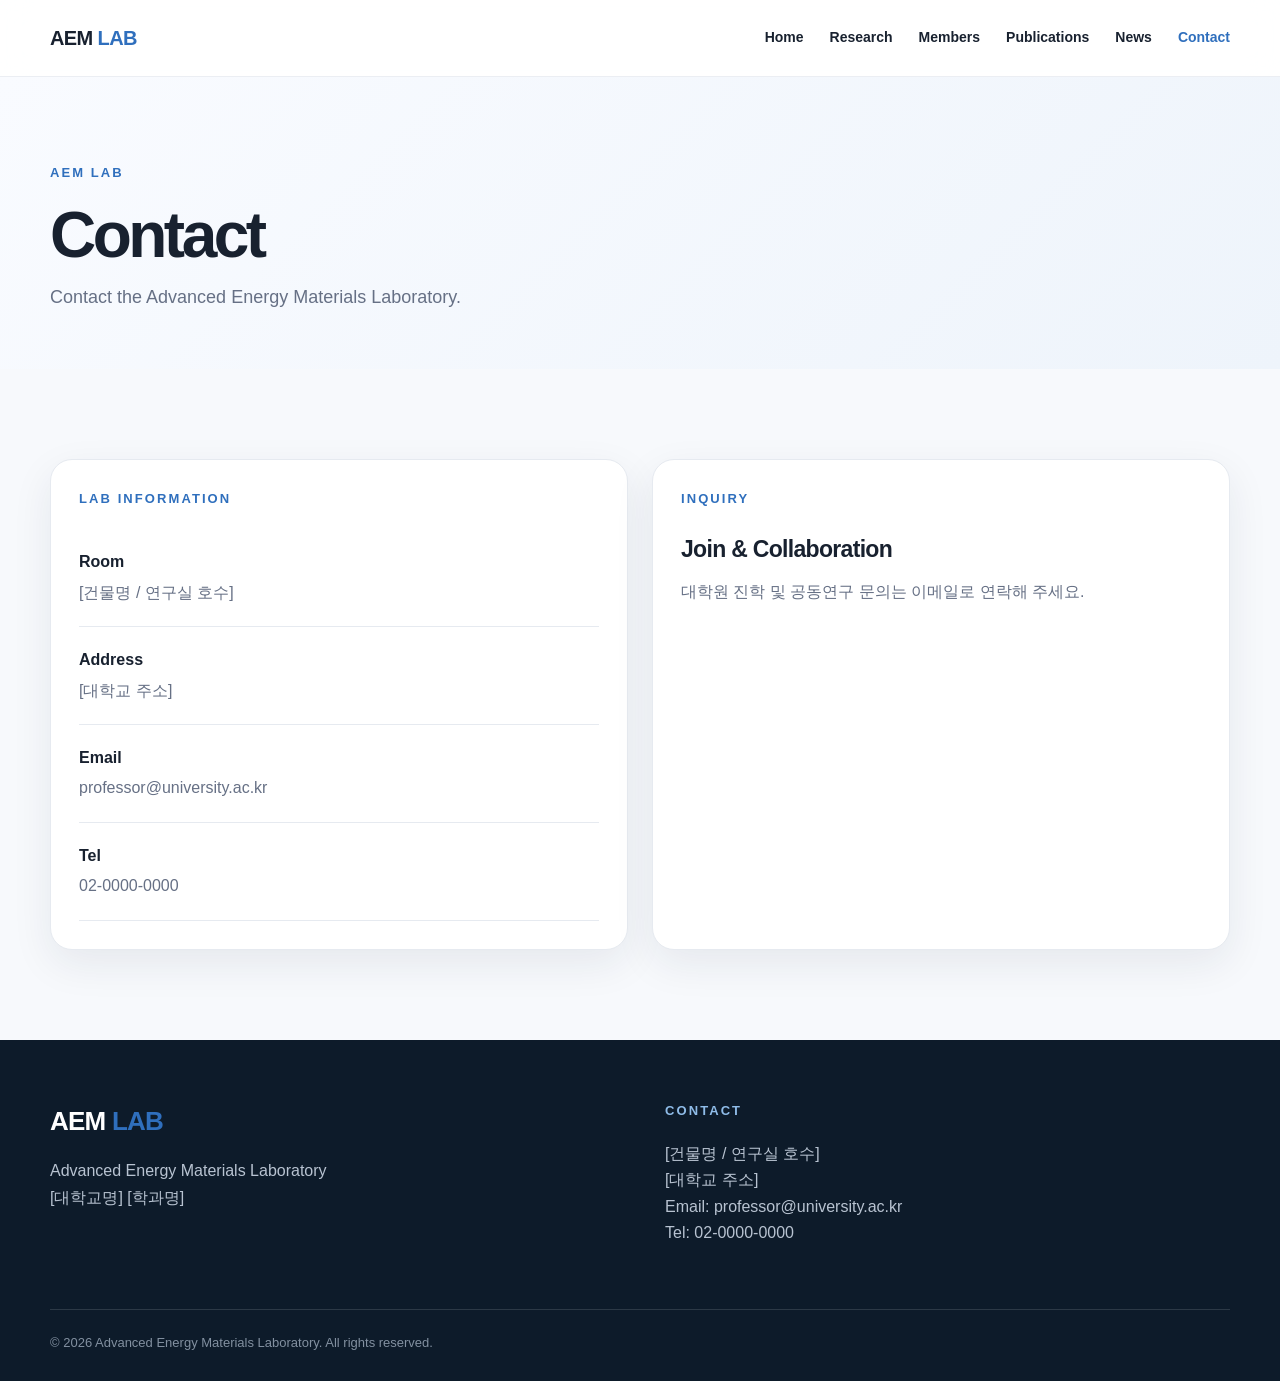
==== contact.html @ 62b3b115 "Add files via upload" ====
<!DOCTYPE html><html lang="ko"><head><meta charset="UTF-8"><meta name="viewport" content="width=device-width,initial-scale=1.0"><meta name="description" content="Advanced Energy Materials Laboratory"><link rel="stylesheet" href="styles.css"><script src="js/content-common.js"></script><title>AEM Lab</title><script src="js/content-contact.js"></script><script src="js/app.js"></script></head><body><header id="siteHeader"></header><main><section class="page-hero" id="pageHero"></section><section><div class="container"><div class="contact-grid"><div class="card"><div class="eyebrow">Lab Information</div><div id="contactDetails"></div></div><div class="card"><div class="eyebrow">Inquiry</div><h3 style="margin-top:22px">Join & Collaboration</h3><p id="contactExtra"></p></div></div></div></section></main><footer id="siteFooter"></footer><script>document.addEventListener('DOMContentLoaded',()=>{renderShell('contact');renderPageHero();const c=COMMON_CONTENT.contact;document.getElementById('contactDetails').innerHTML=[['Room',c.room],['Address',c.address],['Email',c.email],['Tel',c.tel]].map(([k,v])=>`<div class="contact-line"><strong>${esc(k)}</strong><span class="muted">${esc(v)}</span></div>`).join('');document.getElementById('contactExtra').textContent=PAGE_CONTENT.extra;});</script></body></html>
---- styles.css ----
:root{--bg:#f7f9fc;--surface:#fff;--text:#18212f;--muted:#667085;--line:#e6eaf0;--accent:#174b8c;--accent2:#2f6fbd;--dark:#0d1b2a;--shadow:0 14px 40px rgba(20,40,70,.08);--radius:22px;--max:1180px}
*{box-sizing:border-box} html{scroll-behavior:smooth} body{margin:0;font-family:Inter,Pretendard,"Noto Sans KR",-apple-system,BlinkMacSystemFont,"Segoe UI",sans-serif;color:var(--text);background:var(--bg);line-height:1.65} a{color:inherit;text-decoration:none} img{max-width:100%;display:block}.container{width:min(calc(100% - 40px),var(--max));margin:auto}
header{position:fixed;top:0;left:0;right:0;z-index:50;background:rgba(255,255,255,.9);backdrop-filter:blur(16px);border-bottom:1px solid rgba(230,234,240,.8)}nav{height:76px;display:flex;align-items:center;justify-content:space-between;gap:24px}.logo{font-weight:800;letter-spacing:-.03em;font-size:20px}.logo span{color:var(--accent2)}.nav-links{display:flex;gap:26px;font-size:14px;font-weight:650}.nav-links a.active{color:var(--accent2)}.menu-btn{display:none;border:0;background:none;font-size:26px;cursor:pointer}
main{padding-top:76px}.hero{min-height:684px;display:flex;align-items:center;background:radial-gradient(circle at 80% 20%,rgba(47,111,189,.16),transparent 30%),linear-gradient(135deg,#f9fbff 0%,#eef4fb 100%);padding:80px 0;overflow:hidden}.hero-grid{display:grid;grid-template-columns:1.05fr .95fr;gap:70px;align-items:center}.eyebrow{font-size:13px;letter-spacing:.16em;text-transform:uppercase;font-weight:800;color:var(--accent2);margin-bottom:20px}h1{font-size:clamp(46px,6vw,78px);line-height:1.03;letter-spacing:-.055em;margin:0 0 26px}.hero p{font-size:19px;color:var(--muted);max-width:650px}.hero-actions{display:flex;gap:14px;margin-top:34px;flex-wrap:wrap}.btn{display:inline-flex;align-items:center;justify-content:center;padding:13px 20px;border-radius:12px;font-weight:700;font-size:14px}.btn-primary{background:var(--dark);color:white}.btn-secondary{background:white;border:1px solid var(--line)}.hero-card{background:linear-gradient(145deg,#0c1f34,#17375d);color:white;border-radius:34px;padding:36px;min-height:470px;box-shadow:0 28px 70px rgba(20,60,110,.22);position:relative;overflow:hidden}.orb{position:absolute;border-radius:50%;filter:blur(2px);opacity:.85}.orb.o1{width:250px;height:250px;background:#2d6db6;right:-70px;top:-45px}.orb.o2{width:150px;height:150px;background:#56a3dd;left:-30px;bottom:40px}.network{position:absolute;inset:0;opacity:.45;background-image:radial-gradient(circle at 20% 30%,#fff 0 2px,transparent 2.5px),radial-gradient(circle at 60% 45%,#fff 0 2px,transparent 2.5px),radial-gradient(circle at 75% 70%,#fff 0 2px,transparent 2.5px),radial-gradient(circle at 35% 78%,#fff 0 2px,transparent 2.5px)}.hero-card-content{position:relative;z-index:2;height:100%;display:flex;flex-direction:column;justify-content:flex-end}.hero-card h3{font-size:31px;line-height:1.15;letter-spacing:-.03em;margin:0 0 12px}
.page-hero{padding:86px 0 56px;background:linear-gradient(135deg,#f9fbff,#eef4fb)}.page-hero h1{font-size:clamp(42px,5vw,66px);margin-bottom:14px}.page-hero p{font-size:18px;color:var(--muted);max-width:760px;margin:0}section{padding:90px 0}.section-head{display:flex;justify-content:space-between;align-items:end;gap:24px;margin-bottom:42px}.section-head h2{font-size:42px;letter-spacing:-.04em;margin:0}.section-head p{margin:0;color:var(--muted);max-width:560px}.grid-3{display:grid;grid-template-columns:repeat(3,1fr);gap:22px}.card{background:var(--surface);border:1px solid var(--line);border-radius:var(--radius);padding:28px;box-shadow:var(--shadow)}.research-card{min-height:270px}.num{font-size:13px;font-weight:800;color:var(--accent2);letter-spacing:.12em}.card h3{font-size:23px;letter-spacing:-.03em;margin:42px 0 10px}.card p{color:var(--muted);margin:0}.about{background:white}.about-grid{display:grid;grid-template-columns:.85fr 1.15fr;gap:60px;align-items:center}.portrait{aspect-ratio:4/5;border-radius:30px;background:linear-gradient(135deg,#d9e5f3,#edf3f9);display:flex;align-items:center;justify-content:center;color:#7690ad;font-weight:800;letter-spacing:.1em;overflow:hidden}.quote{font-size:31px;line-height:1.35;letter-spacing:-.035em;margin:0 0 28px;font-weight:750}.stats{display:grid;grid-template-columns:repeat(3,1fr);gap:14px;margin-top:30px}.stat{border-top:1px solid var(--line);padding-top:16px}.stat strong{font-size:28px;display:block}.stat span{font-size:13px;color:var(--muted)}.members{display:grid;grid-template-columns:repeat(4,1fr);gap:20px}.member-photo{aspect-ratio:1;border-radius:18px;background:linear-gradient(145deg,#e9eef5,#d9e3ef);margin-bottom:16px;overflow:hidden}.member h4{margin:0 0 2px;font-size:17px}.member p{margin:0;color:var(--muted);font-size:14px}.pubs{display:flex;flex-direction:column;border-top:1px solid var(--line)}.pub{display:grid;grid-template-columns:80px 1fr auto;gap:22px;padding:24px 0;border-bottom:1px solid var(--line);align-items:start}.pub-year{font-weight:800;color:var(--accent2)}.pub-title{font-weight:750;margin-bottom:6px}.pub-meta{font-size:14px;color:var(--muted)}.tag{font-size:12px;border:1px solid var(--line);border-radius:999px;padding:6px 10px;white-space:nowrap}.news-grid{display:grid;grid-template-columns:1.15fr .85fr;gap:24px}.news-feature{min-height:340px;background:linear-gradient(135deg,#183a62,#0b1b2d);color:white}.news-feature p{color:#d5e2f0}.news-small{display:grid;gap:24px}.news-small .card h3{margin-top:26px}.contact-grid{display:grid;grid-template-columns:1fr 1fr;gap:24px}.contact-line{padding:20px 0;border-bottom:1px solid var(--line)}.contact-line strong{display:block;margin-bottom:4px}.muted{color:var(--muted)}
footer{background:var(--dark);color:white;padding:60px 0 28px}.footer-grid{display:grid;grid-template-columns:1fr 1fr;gap:50px}footer p{color:#b8c3d1}.footer-bottom{margin-top:46px;padding-top:22px;border-top:1px solid rgba(255,255,255,.13);font-size:13px;color:#8290a0}
@media(max-width:900px){.hero-grid,.about-grid,.news-grid,.contact-grid{grid-template-columns:1fr}.grid-3{grid-template-columns:1fr}.members{grid-template-columns:repeat(2,1fr)}.nav-links{display:none;position:absolute;top:76px;left:0;right:0;background:white;padding:20px 24px;flex-direction:column;border-bottom:1px solid var(--line)}.nav-links.open{display:flex}.menu-btn{display:block}.section-head{align-items:start;flex-direction:column}.pub{grid-template-columns:60px 1fr}.pub .tag{display:none}}
@media(max-width:560px){.container{width:min(calc(100% - 28px),var(--max))}section{padding:70px 0}h1{font-size:46px}.members,.stats{grid-template-columns:1fr}.footer-grid{grid-template-columns:1fr}}
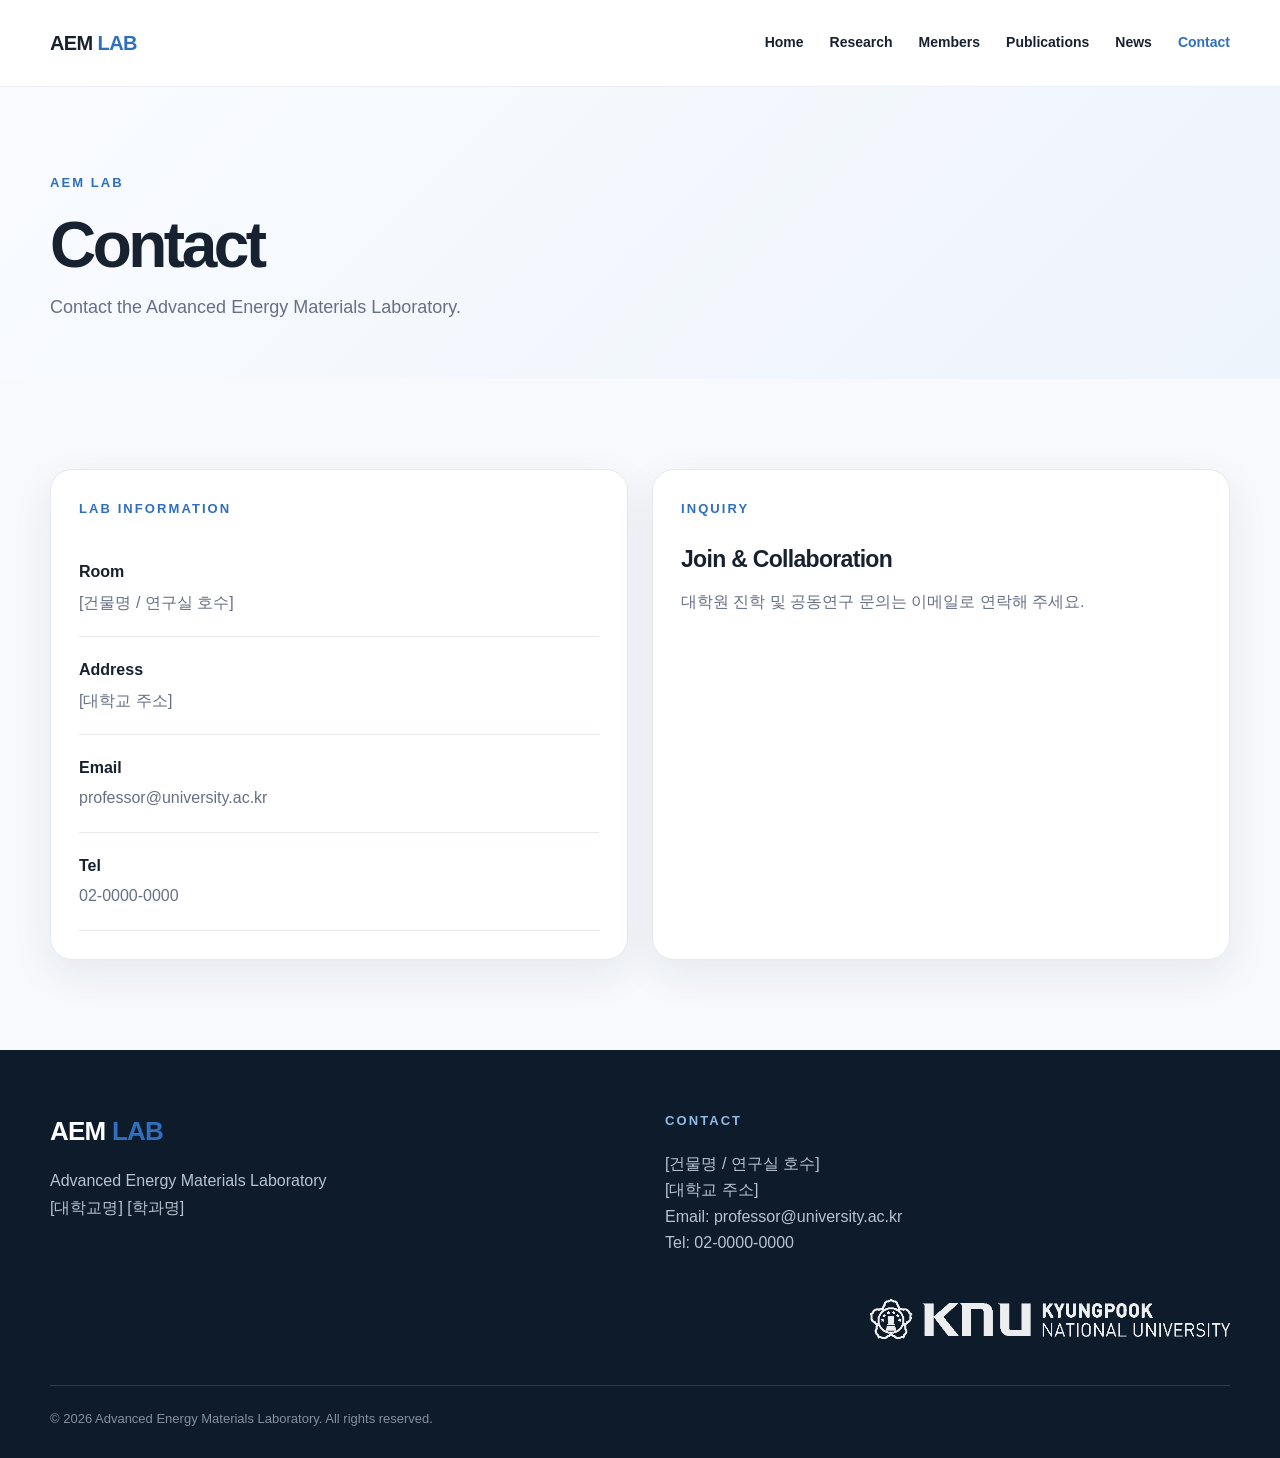
==== commit e15e35a6: "Update contact.html" ====
--- a/contact.html
+++ b/contact.html
@@ -1 +1 @@
-<!DOCTYPE html><html lang="ko"><head><meta charset="UTF-8"><meta name="viewport" content="width=device-width,initial-scale=1.0"><meta name="description" content="Advanced Energy Materials Laboratory"><link rel="stylesheet" href="styles.css"><script src="js/content-common.js"></script><title>AEM Lab</title><script src="js/content-contact.js"></script><script src="js/app.js"></script></head><body><header id="siteHeader"></header><main><section class="page-hero" id="pageHero"></section><section><div class="container"><div class="contact-grid"><div class="card"><div class="eyebrow">Lab Information</div><div id="contactDetails"></div></div><div class="card"><div class="eyebrow">Inquiry</div><h3 style="margin-top:22px">Join & Collaboration</h3><p id="contactExtra"></p></div></div></div></section></main><footer id="siteFooter"></footer><script>document.addEventListener('DOMContentLoaded',()=>{renderShell('contact');renderPageHero();const c=COMMON_CONTENT.contact;document.getElementById('contactDetails').innerHTML=[['Room',c.room],['Address',c.address],['Email',c.email],['Tel',c.tel]].map(([k,v])=>`<div class="contact-line"><strong>${esc(k)}</strong><span class="muted">${esc(v)}</span></div>`).join('');document.getElementById('contactExtra').textContent=PAGE_CONTENT.extra;});</script></body></html>+<!DOCTYPE html><html lang="ko"><head><meta charset="UTF-8"><meta name="viewport" content="width=device-width,initial-scale=1.0"><meta name="description" content="Advanced Energy Materials Laboratory"><link rel="stylesheet" href="styles.css"><script src="js/content-common.js"></script><title>AEM Lab</title><script src="js/content-contact.js"></script><script src="js/app.js"></script></head><body><header id="siteHeader"></header><main><section class="page-hero" id="pageHero"></section><section><div class="container"><div class="contact-grid"><div class="card"><div class="eyebrow">Lab Information</div><div id="contactDetails"></div></div><div class="card"><div class="eyebrow">Inquiry</div><h3 style="margin-top:22px">Join & Collaboration</h3><p id="contactExtra"></p></div></div></div></section></main><footer id="siteFooter"></footer><script>document.addEventListener('DOMContentLoaded',()=>{renderShell('contact');renderPageHero();const c=COMMON_CONTENT.contact;document.getElementById('contactDetails').innerHTML=[['Room',c.room],['Address',c.address],['Email',c.email],['Tel',c.tel],['Fax',c.fax]].filter(([,v])=>v).map(([k,v])=>`<div class="contact-line"><strong>${esc(k)}</strong><span class="muted">${esc(v)}</span></div>`).join('');document.getElementById('contactExtra').textContent=PAGE_CONTENT.extra;});</script></body></html>
--- a/styles.css
+++ b/styles.css
@@ -1,8 +1,128 @@
 :root{--bg:#f7f9fc;--surface:#fff;--text:#18212f;--muted:#667085;--line:#e6eaf0;--accent:#174b8c;--accent2:#2f6fbd;--dark:#0d1b2a;--shadow:0 14px 40px rgba(20,40,70,.08);--radius:22px;--max:1180px}
 *{box-sizing:border-box} html{scroll-behavior:smooth} body{margin:0;font-family:Inter,Pretendard,"Noto Sans KR",-apple-system,BlinkMacSystemFont,"Segoe UI",sans-serif;color:var(--text);background:var(--bg);line-height:1.65} a{color:inherit;text-decoration:none} img{max-width:100%;display:block}.container{width:min(calc(100% - 40px),var(--max));margin:auto}
-header{position:fixed;top:0;left:0;right:0;z-index:50;background:rgba(255,255,255,.9);backdrop-filter:blur(16px);border-bottom:1px solid rgba(230,234,240,.8)}nav{height:76px;display:flex;align-items:center;justify-content:space-between;gap:24px}.logo{font-weight:800;letter-spacing:-.03em;font-size:20px}.logo span{color:var(--accent2)}.nav-links{display:flex;gap:26px;font-size:14px;font-weight:650}.nav-links a.active{color:var(--accent2)}.menu-btn{display:none;border:0;background:none;font-size:26px;cursor:pointer}
-main{padding-top:76px}.hero{min-height:684px;display:flex;align-items:center;background:radial-gradient(circle at 80% 20%,rgba(47,111,189,.16),transparent 30%),linear-gradient(135deg,#f9fbff 0%,#eef4fb 100%);padding:80px 0;overflow:hidden}.hero-grid{display:grid;grid-template-columns:1.05fr .95fr;gap:70px;align-items:center}.eyebrow{font-size:13px;letter-spacing:.16em;text-transform:uppercase;font-weight:800;color:var(--accent2);margin-bottom:20px}h1{font-size:clamp(46px,6vw,78px);line-height:1.03;letter-spacing:-.055em;margin:0 0 26px}.hero p{font-size:19px;color:var(--muted);max-width:650px}.hero-actions{display:flex;gap:14px;margin-top:34px;flex-wrap:wrap}.btn{display:inline-flex;align-items:center;justify-content:center;padding:13px 20px;border-radius:12px;font-weight:700;font-size:14px}.btn-primary{background:var(--dark);color:white}.btn-secondary{background:white;border:1px solid var(--line)}.hero-card{background:linear-gradient(145deg,#0c1f34,#17375d);color:white;border-radius:34px;padding:36px;min-height:470px;box-shadow:0 28px 70px rgba(20,60,110,.22);position:relative;overflow:hidden}.orb{position:absolute;border-radius:50%;filter:blur(2px);opacity:.85}.orb.o1{width:250px;height:250px;background:#2d6db6;right:-70px;top:-45px}.orb.o2{width:150px;height:150px;background:#56a3dd;left:-30px;bottom:40px}.network{position:absolute;inset:0;opacity:.45;background-image:radial-gradient(circle at 20% 30%,#fff 0 2px,transparent 2.5px),radial-gradient(circle at 60% 45%,#fff 0 2px,transparent 2.5px),radial-gradient(circle at 75% 70%,#fff 0 2px,transparent 2.5px),radial-gradient(circle at 35% 78%,#fff 0 2px,transparent 2.5px)}.hero-card-content{position:relative;z-index:2;height:100%;display:flex;flex-direction:column;justify-content:flex-end}.hero-card h3{font-size:31px;line-height:1.15;letter-spacing:-.03em;margin:0 0 12px}
+header{position:fixed;top:0;left:0;right:0;z-index:50;background:rgba(255,255,255,.92);backdrop-filter:blur(16px);border-bottom:1px solid rgba(230,234,240,.8)}nav{min-height:86px;display:flex;align-items:center;justify-content:space-between;gap:24px;padding:10px 0}.logo{font-weight:800;letter-spacing:-.03em;font-size:20px}.logo span{color:var(--accent2)}.site-brand{display:flex;align-items:center;gap:12px;min-width:0}.brand-mark{height:34px;width:auto;display:block;flex:0 0 auto}.brand-text{display:flex;flex-direction:column;min-width:0;line-height:1.1}.brand-title{font-weight:900;letter-spacing:-.03em;font-size:20px;color:var(--text);white-space:nowrap}.brand-title span{color:var(--accent2)}.brand-sub{font-size:11px;letter-spacing:.08em;text-transform:uppercase;color:var(--muted);white-space:nowrap}.nav-links{display:flex;gap:26px;font-size:14px;font-weight:650}.nav-links a.active{color:var(--accent2)}.menu-btn{display:none;border:0;background:none;font-size:26px;cursor:pointer}
+main{padding-top:86px}.hero{min-height:684px;display:flex;align-items:center;background:radial-gradient(circle at 80% 20%,rgba(47,111,189,.16),transparent 30%),linear-gradient(135deg,#f9fbff 0%,#eef4fb 100%);padding:80px 0;overflow:hidden}.hero-grid{display:grid;grid-template-columns:1.05fr .95fr;gap:70px;align-items:center}.eyebrow{font-size:13px;letter-spacing:.16em;text-transform:uppercase;font-weight:800;color:var(--accent2);margin-bottom:20px}h1{font-size:clamp(46px,6vw,78px);line-height:1.03;letter-spacing:-.055em;margin:0 0 26px}.hero p{font-size:19px;color:var(--muted);max-width:650px}.hero-actions{display:flex;gap:14px;margin-top:34px;flex-wrap:wrap}.btn{display:inline-flex;align-items:center;justify-content:center;padding:13px 20px;border-radius:12px;font-weight:700;font-size:14px}.btn-primary{background:var(--dark);color:white}.btn-secondary{background:white;border:1px solid var(--line)}.hero-card{background:linear-gradient(145deg,#0c1f34,#17375d);color:white;border-radius:34px;padding:36px;min-height:470px;box-shadow:0 28px 70px rgba(20,60,110,.22);position:relative;overflow:hidden}.orb{position:absolute;border-radius:50%;filter:blur(2px);opacity:.85}.orb.o1{width:250px;height:250px;background:#2d6db6;right:-70px;top:-45px}.orb.o2{width:150px;height:150px;background:#56a3dd;left:-30px;bottom:40px}.network{position:absolute;inset:0;opacity:.45;background-image:radial-gradient(circle at 20% 30%,#fff 0 2px,transparent 2.5px),radial-gradient(circle at 60% 45%,#fff 0 2px,transparent 2.5px),radial-gradient(circle at 75% 70%,#fff 0 2px,transparent 2.5px),radial-gradient(circle at 35% 78%,#fff 0 2px,transparent 2.5px)}.hero-card-content{position:relative;z-index:2;height:100%;display:flex;flex-direction:column;justify-content:flex-end}.hero-card h3{font-size:31px;line-height:1.15;letter-spacing:-.03em;margin:0 0 12px}
 .page-hero{padding:86px 0 56px;background:linear-gradient(135deg,#f9fbff,#eef4fb)}.page-hero h1{font-size:clamp(42px,5vw,66px);margin-bottom:14px}.page-hero p{font-size:18px;color:var(--muted);max-width:760px;margin:0}section{padding:90px 0}.section-head{display:flex;justify-content:space-between;align-items:end;gap:24px;margin-bottom:42px}.section-head h2{font-size:42px;letter-spacing:-.04em;margin:0}.section-head p{margin:0;color:var(--muted);max-width:560px}.grid-3{display:grid;grid-template-columns:repeat(3,1fr);gap:22px}.card{background:var(--surface);border:1px solid var(--line);border-radius:var(--radius);padding:28px;box-shadow:var(--shadow)}.research-card{min-height:270px}.num{font-size:13px;font-weight:800;color:var(--accent2);letter-spacing:.12em}.card h3{font-size:23px;letter-spacing:-.03em;margin:42px 0 10px}.card p{color:var(--muted);margin:0}.about{background:white}.about-grid{display:grid;grid-template-columns:.85fr 1.15fr;gap:60px;align-items:center}.portrait{aspect-ratio:4/5;border-radius:30px;background:linear-gradient(135deg,#d9e5f3,#edf3f9);display:flex;align-items:center;justify-content:center;color:#7690ad;font-weight:800;letter-spacing:.1em;overflow:hidden}.quote{font-size:31px;line-height:1.35;letter-spacing:-.035em;margin:0 0 28px;font-weight:750}.stats{display:grid;grid-template-columns:repeat(3,1fr);gap:14px;margin-top:30px}.stat{border-top:1px solid var(--line);padding-top:16px}.stat strong{font-size:28px;display:block}.stat span{font-size:13px;color:var(--muted)}.members{display:grid;grid-template-columns:repeat(4,1fr);gap:20px}.member-photo{aspect-ratio:1;border-radius:18px;background:linear-gradient(145deg,#e9eef5,#d9e3ef);margin-bottom:16px;overflow:hidden}.member h4{margin:0 0 2px;font-size:17px}.member p{margin:0;color:var(--muted);font-size:14px}.pubs{display:flex;flex-direction:column;border-top:1px solid var(--line)}.pub{display:grid;grid-template-columns:80px 1fr auto;gap:22px;padding:24px 0;border-bottom:1px solid var(--line);align-items:start}.pub-year{font-weight:800;color:var(--accent2)}.pub-title{font-weight:750;margin-bottom:6px}.pub-meta{font-size:14px;color:var(--muted)}.tag{font-size:12px;border:1px solid var(--line);border-radius:999px;padding:6px 10px;white-space:nowrap}.news-grid{display:grid;grid-template-columns:1.15fr .85fr;gap:24px}.news-feature{min-height:340px;background:linear-gradient(135deg,#183a62,#0b1b2d);color:white}.news-feature p{color:#d5e2f0}.news-small{display:grid;gap:24px}.news-small .card h3{margin-top:26px}.contact-grid{display:grid;grid-template-columns:1fr 1fr;gap:24px}.contact-line{padding:20px 0;border-bottom:1px solid var(--line)}.contact-line strong{display:block;margin-bottom:4px}.muted{color:var(--muted)}
 footer{background:var(--dark);color:white;padding:60px 0 28px}.footer-grid{display:grid;grid-template-columns:1fr 1fr;gap:50px}footer p{color:#b8c3d1}.footer-bottom{margin-top:46px;padding-top:22px;border-top:1px solid rgba(255,255,255,.13);font-size:13px;color:#8290a0}
-@media(max-width:900px){.hero-grid,.about-grid,.news-grid,.contact-grid{grid-template-columns:1fr}.grid-3{grid-template-columns:1fr}.members{grid-template-columns:repeat(2,1fr)}.nav-links{display:none;position:absolute;top:76px;left:0;right:0;background:white;padding:20px 24px;flex-direction:column;border-bottom:1px solid var(--line)}.nav-links.open{display:flex}.menu-btn{display:block}.section-head{align-items:start;flex-direction:column}.pub{grid-template-columns:60px 1fr}.pub .tag{display:none}}
+@media(max-width:900px){.hero-grid,.about-grid,.news-grid,.contact-grid{grid-template-columns:1fr}.grid-3{grid-template-columns:1fr}.members{grid-template-columns:repeat(2,1fr)}.nav-links{display:none;position:absolute;top:86px;left:0;right:0;background:white;padding:20px 24px;flex-direction:column;border-bottom:1px solid var(--line)}.nav-links.open{display:flex}.menu-btn{display:block}.section-head{align-items:start;flex-direction:column}.pub{grid-template-columns:60px 1fr}.pub .tag{display:none}}
 @media(max-width:560px){.container{width:min(calc(100% - 28px),var(--max))}section{padding:70px 0}h1{font-size:46px}.members,.stats{grid-template-columns:1fr}.footer-grid{grid-template-columns:1fr}}
+
+/* =========================================================
+   HOME HERO VIDEO BACKGROUND
+   ---------------------------------------------------------
+   배경 영상 파일: images/battery-hero.mp4
+   영상 교체 시 같은 파일명으로 덮어쓰면 됩니다.
+   ========================================================= */
+.hero-video{
+  position:relative;
+  min-height:720px;
+  display:flex;
+  align-items:center;
+  overflow:hidden;
+  background:#07192b;
+  padding:80px 0;
+}
+
+.hero-bg-video{
+  position:absolute;
+  inset:0;
+  width:100%;
+  height:100%;
+  object-fit:cover;
+  object-position:center center;
+  z-index:0;
+}
+
+.hero-video-overlay{
+  position:absolute;
+  inset:0;
+  z-index:1;
+  background:
+    linear-gradient(90deg,rgba(5,18,34,.88) 0%,rgba(5,18,34,.70) 38%,rgba(5,18,34,.34) 65%,rgba(5,18,34,.18) 100%),
+    linear-gradient(180deg,rgba(6,20,37,.10) 0%,rgba(6,20,37,.28) 100%);
+}
+
+.hero-grid-over-video{
+  position:relative;
+  z-index:2;
+  width:100%;
+}
+
+.hero-copy h1{
+  color:#fff;
+  text-shadow:0 8px 30px rgba(0,0,0,.26);
+}
+
+.hero-copy p{
+  color:rgba(234,243,252,.88);
+  text-shadow:0 4px 20px rgba(0,0,0,.22);
+}
+
+.hero-eyebrow{color:#9dc9f3}
+
+.btn-glass{
+  color:#fff;
+  background:rgba(255,255,255,.10);
+  border:1px solid rgba(255,255,255,.24);
+  backdrop-filter:blur(12px);
+}
+
+.btn-glass:hover{background:rgba(255,255,255,.17)}
+
+.hero-focus-panel{
+  justify-self:end;
+  width:min(100%,430px);
+  padding:30px;
+  border-radius:28px;
+  color:#fff;
+  background:rgba(7,25,45,.50);
+  border:1px solid rgba(255,255,255,.14);
+  box-shadow:0 24px 70px rgba(0,0,0,.22);
+  backdrop-filter:blur(14px);
+}
+
+.hero-focus-panel h3{
+  font-size:31px;
+  line-height:1.15;
+  letter-spacing:-.03em;
+  margin:0 0 12px;
+}
+
+.hero-focus-panel p{
+  margin:0;
+  color:#d5e2f0;
+  font-size:17px;
+}
+
+@media(max-width:900px){
+  .hero-video{min-height:auto;padding:90px 0 70px}
+  .hero-grid-over-video{grid-template-columns:1fr;gap:34px}
+  .hero-focus-panel{justify-self:start;width:min(100%,560px)}
+  .hero-video-overlay{
+    background:linear-gradient(90deg,rgba(5,18,34,.88),rgba(5,18,34,.60));
+  }
+}
+
+@media(max-width:560px){
+  .hero-bg-video{object-position:62% center}
+  .hero-focus-panel{padding:24px;border-radius:22px}
+}
+
+/* KNU logo in the lower-right area of the footer */
+.footer-contact-block{display:flex;flex-direction:column;align-items:flex-end}
+.footer-contact-block>div{width:100%}
+.footer-knu-logo{width:min(100%,360px);max-width:360px;height:auto;margin-top:26px;opacity:.92;object-fit:contain}
+@media(max-width:560px){.footer-contact-block{align-items:flex-start}.footer-knu-logo{max-width:300px;margin-top:22px}}
+
+/* Verified PI profile + recruitment section */
+.pi-profile{display:grid;grid-template-columns:1fr 1fr;gap:18px;margin-top:22px}
+.pi-profile>div{padding:16px 0;border-top:1px solid var(--line)}
+.pi-profile strong{display:block;font-size:13px;letter-spacing:.08em;text-transform:uppercase;color:var(--accent2);margin-bottom:8px}
+.pi-profile span{display:block;font-size:13px;color:var(--muted);line-height:1.55;margin:3px 0}
+.recruitment-section{background:#f1f5fa;padding:70px 0}
+.recruitment-card{background:linear-gradient(135deg,#fff,#f7fbff);border:1px solid var(--line);border-radius:28px;padding:36px;box-shadow:var(--shadow)}
+.recruitment-card h2{font-size:34px;letter-spacing:-.035em;margin:0 0 12px}
+.recruitment-card p{color:var(--muted);max-width:820px;margin:0 0 22px}
+@media(max-width:560px){.pi-profile{grid-template-columns:1fr}.recruitment-card{padding:26px}}
+
+@media(max-width:760px){.brand-sub{display:none}.brand-mark{height:30px}.brand-title{font-size:18px}}
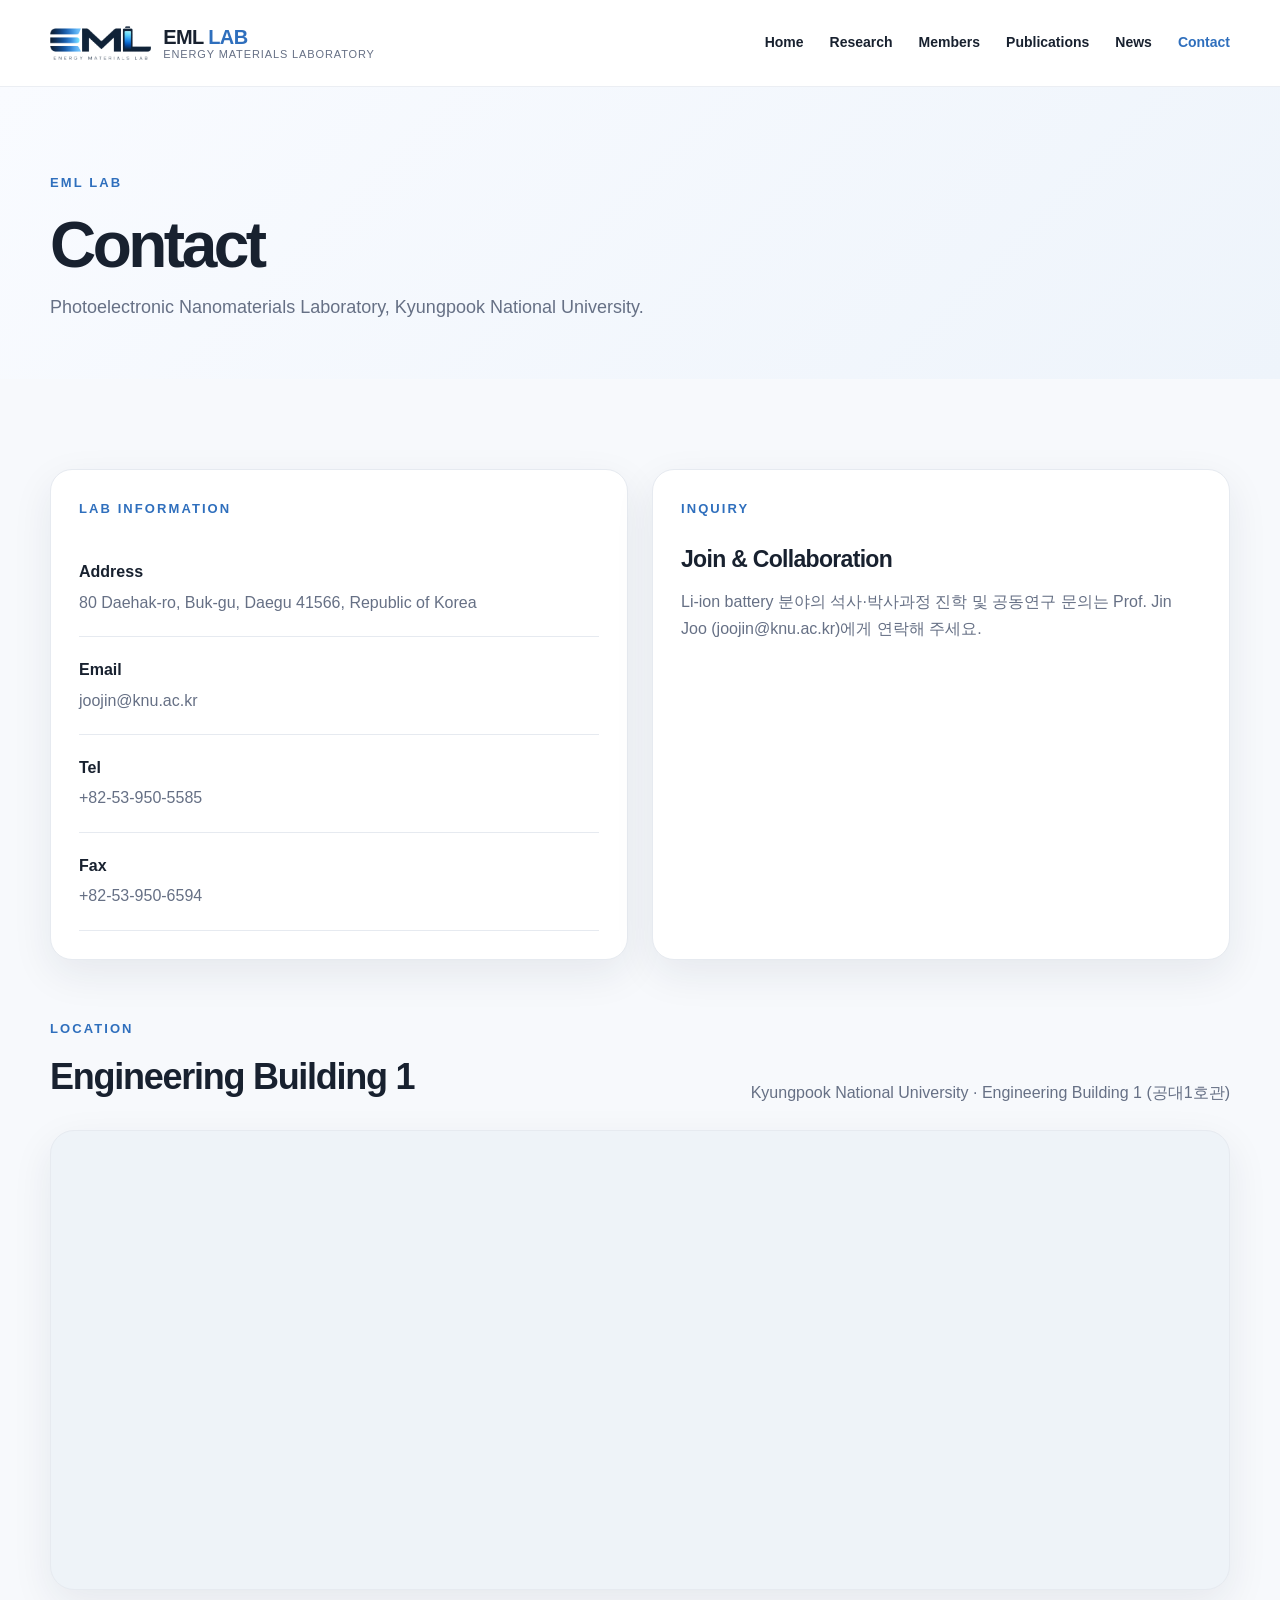
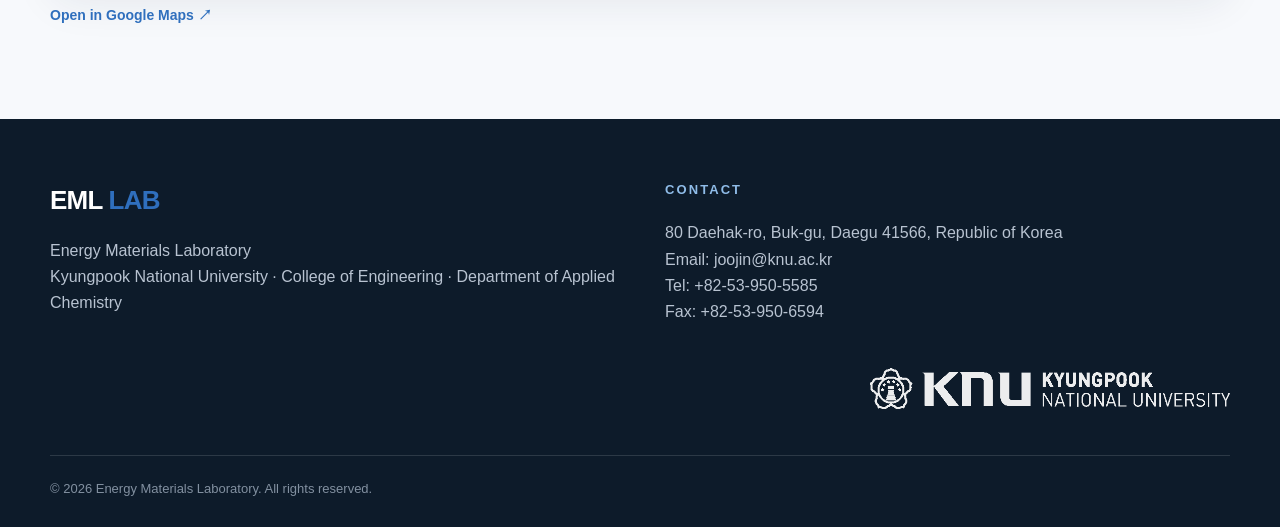
==== commit 4953ee05: "Update contact.html" ====
--- a/contact.html
+++ b/contact.html
@@ -1 +1,76 @@
-<!DOCTYPE html><html lang="ko"><head><meta charset="UTF-8"><meta name="viewport" content="width=device-width,initial-scale=1.0"><meta name="description" content="Advanced Energy Materials Laboratory"><link rel="stylesheet" href="styles.css"><script src="js/content-common.js"></script><title>AEM Lab</title><script src="js/content-contact.js"></script><script src="js/app.js"></script></head><body><header id="siteHeader"></header><main><section class="page-hero" id="pageHero"></section><section><div class="container"><div class="contact-grid"><div class="card"><div class="eyebrow">Lab Information</div><div id="contactDetails"></div></div><div class="card"><div class="eyebrow">Inquiry</div><h3 style="margin-top:22px">Join & Collaboration</h3><p id="contactExtra"></p></div></div></div></section></main><footer id="siteFooter"></footer><script>document.addEventListener('DOMContentLoaded',()=>{renderShell('contact');renderPageHero();const c=COMMON_CONTENT.contact;document.getElementById('contactDetails').innerHTML=[['Room',c.room],['Address',c.address],['Email',c.email],['Tel',c.tel],['Fax',c.fax]].filter(([,v])=>v).map(([k,v])=>`<div class="contact-line"><strong>${esc(k)}</strong><span class="muted">${esc(v)}</span></div>`).join('');document.getElementById('contactExtra').textContent=PAGE_CONTENT.extra;});</script></body></html>
+<!DOCTYPE html>
+<html lang="ko">
+<head>
+  <meta charset="UTF-8">
+  <meta name="viewport" content="width=device-width,initial-scale=1.0">
+  <meta name="description" content="Energy Materials Laboratory Contact">
+  <link rel="stylesheet" href="styles.css">
+  <script src="js/content-common.js"></script>
+  <title>EML Lab</title>
+  <script src="js/content-contact.js"></script>
+  <script src="js/app.js"></script>
+</head>
+<body>
+  <header id="siteHeader"></header>
+  <main>
+    <section class="page-hero" id="pageHero"></section>
+
+    <section>
+      <div class="container">
+        <div class="contact-grid">
+          <div class="card">
+            <div class="eyebrow">Lab Information</div>
+            <div id="contactDetails"></div>
+          </div>
+
+          <div class="card">
+            <div class="eyebrow">Inquiry</div>
+            <h3 style="margin-top:22px">Join & Collaboration</h3>
+            <p id="contactExtra"></p>
+          </div>
+        </div>
+
+        <div class="contact-map-section">
+          <div class="section-head contact-map-head">
+            <div>
+              <div class="eyebrow">Location</div>
+              <h2>Engineering Building 1</h2>
+            </div>
+            <p>Kyungpook National University · Engineering Building 1 (공대1호관)</p>
+          </div>
+
+          <div class="map-wrap">
+            <iframe
+              title="Kyungpook National University Engineering Building 1"
+              src="https://www.google.com/maps?q=%EA%B2%BD%EB%B6%81%EB%8C%80%ED%95%99%EA%B5%90+%EA%B3%B5%EB%8C%801%ED%98%B8%EA%B4%80&output=embed"
+              loading="lazy"
+              allowfullscreen
+              referrerpolicy="no-referrer-when-downgrade">
+            </iframe>
+          </div>
+
+          <a class="map-link" href="https://www.google.com/maps/search/?api=1&query=%EA%B2%BD%EB%B6%81%EB%8C%80%ED%95%99%EA%B5%90+%EA%B3%B5%EB%8C%801%ED%98%B8%EA%B4%80" target="_blank" rel="noopener">Open in Google Maps ↗</a>
+        </div>
+      </div>
+    </section>
+  </main>
+
+  <footer id="siteFooter"></footer>
+
+  <script>
+    document.addEventListener('DOMContentLoaded',()=>{
+      renderShell('contact');
+      renderPageHero();
+      const c=COMMON_CONTENT.contact;
+      document.getElementById('contactDetails').innerHTML=[
+        ['Room',c.room],
+        ['Address',c.address],
+        ['Email',c.email],
+        ['Tel',c.tel],
+        ['Fax',c.fax]
+      ].filter(([,v])=>v).map(([k,v])=>`<div class="contact-line"><strong>${esc(k)}</strong><span class="muted">${esc(v)}</span></div>`).join('');
+      document.getElementById('contactExtra').textContent=PAGE_CONTENT.extra;
+    });
+  </script>
+</body>
+</html>
--- a/styles.css
+++ b/styles.css
@@ -126,3 +126,36 @@
 @media(max-width:560px){.pi-profile{grid-template-columns:1fr}.recruitment-card{padding:26px}}
 
 @media(max-width:760px){.brand-sub{display:none}.brand-mark{height:30px}.brand-title{font-size:18px}}
+
+/* =========================================================
+   PUBLICATIONS - 연도별 그룹 / 기타 연구성과
+   ========================================================= */
+.pub-year-group{margin-bottom:54px}
+.pub-year-heading{font-size:30px;letter-spacing:-.035em;margin:0 0 14px;padding-bottom:12px;border-bottom:2px solid var(--dark)}
+.pub-year-group .pubs{border-top:0}
+.pub-count{font-size:13px;color:var(--muted);font-weight:650;margin-left:10px}
+.pub-other-wrap{margin-top:84px;padding-top:54px;border-top:1px solid var(--line)}
+.pub-other-head{margin-bottom:34px}
+.pub-other-head h2{font-size:36px;letter-spacing:-.04em;margin:0 0 10px}
+.pub-other-head p{color:var(--muted);margin:0;max-width:720px}
+.pub-other-section{margin-top:40px}
+.pub-other-section h3{font-size:23px;margin:0 0 10px;letter-spacing:-.025em}
+.pub-note{padding:16px 18px;border:1px solid var(--line);border-radius:14px;background:#fbfcfe;color:var(--muted);font-size:13px;margin-bottom:34px}
+@media(max-width:560px){.pub-year-heading{font-size:26px}.pub-other-head h2{font-size:30px}}
+
+
+/* =========================================================
+   CONTACT - Google Map
+   ---------------------------------------------------------
+   지도 검색 대상: 경북대학교 공대1호관
+   iframe 검색어를 바꾸려면 contact.html의 Google Maps URL을 수정하세요.
+   ========================================================= */
+.contact-map-section{margin-top:58px}
+.contact-map-head{margin-bottom:24px}
+.contact-map-head h2{font-size:36px;margin:0;letter-spacing:-.035em}
+.contact-map-head .eyebrow{margin-bottom:8px}
+.map-wrap{width:100%;height:460px;border:1px solid var(--line);border-radius:24px;overflow:hidden;background:#eef3f8;box-shadow:var(--shadow)}
+.map-wrap iframe{display:block;width:100%;height:100%;border:0}
+.map-link{display:inline-flex;margin-top:14px;font-size:14px;font-weight:750;color:var(--accent2)}
+.map-link:hover{text-decoration:underline}
+@media(max-width:700px){.map-wrap{height:360px}.contact-map-head h2{font-size:30px}}
